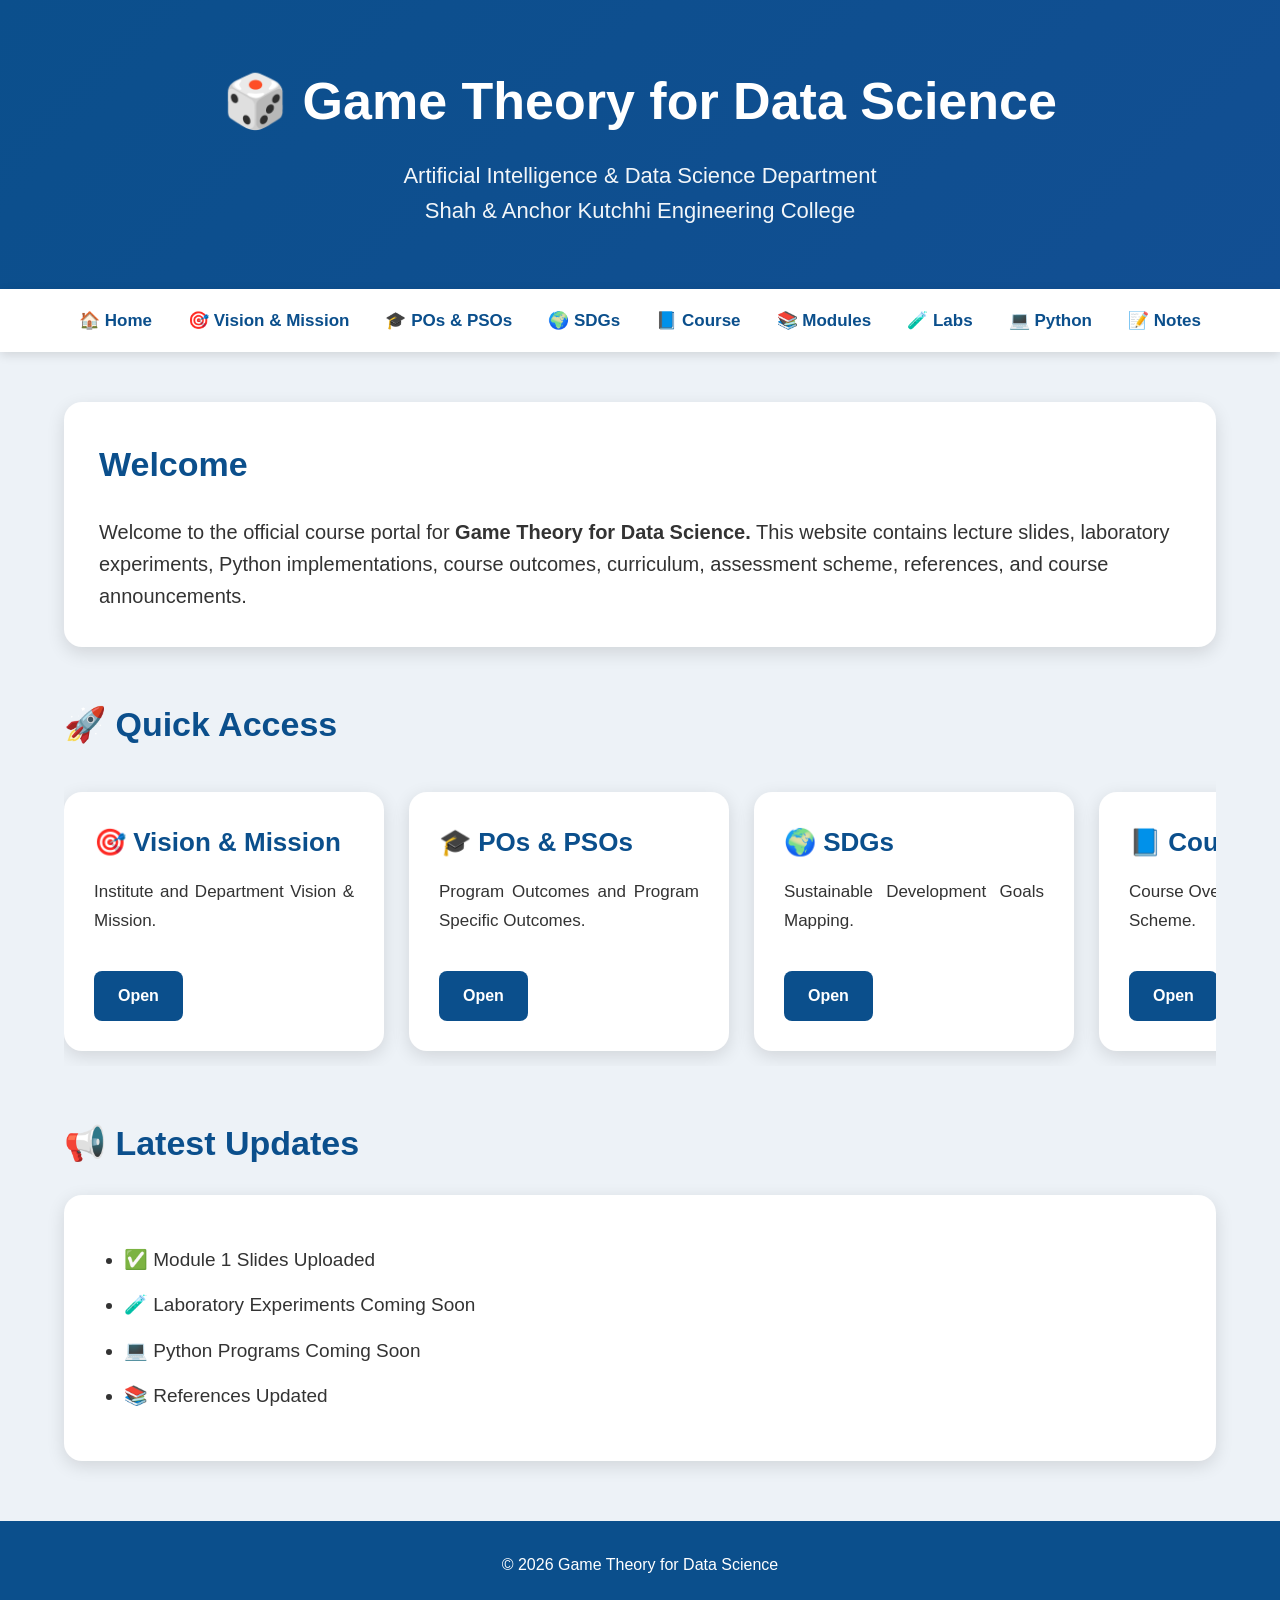
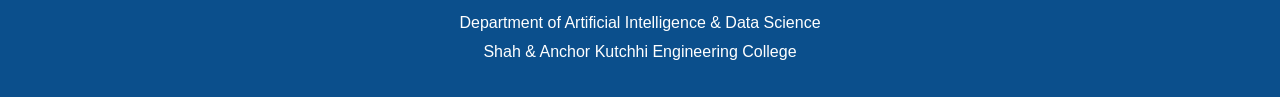
==== index.html @ 29077335 "Initial GTDS Course Website" ====
<!DOCTYPE html>
<html lang="en">

<head>

<meta charset="UTF-8">
<meta name="viewport" content="width=device-width, initial-scale=1.0">

<title>Game Theory for Data Science</title>

<link rel="stylesheet" href="css\style.css">

</head>

<body>

<!-- =========================================== -->
<!-- Header                                      -->
<!-- =========================================== -->

<header>

<div class="hero">

<h1>🎲 Game Theory for Data Science</h1>

<p>
Artificial Intelligence & Data Science Department
<br>
Shah & Anchor Kutchhi Engineering College
</p>

</div>

</header>


<!-- =========================================== -->
<!-- Navigation                                  -->
<!-- =========================================== -->
<nav>

<ul>

<li><a href="index.html">🏠 Home</a></li>
<li><a href="pages/vision.html">🎯 Vision & Mission</a></li>
<li><a href="pages/outcomes.html">🎓 POs & PSOs</a></li>
<li><a href="pages/sdgs.html">🌍 SDGs</a></li>
<li><a href="pages/course.html">📘 Course</a></li>
<li><a href="pages/modules.html">📚 Modules</a></li>
<li><a href="pages/labs.html">🧪 Labs</a></li>
<li><a href="pages/python.html">💻 Python</a></li>
<li><a href="pages/notes.html">📝 Notes</a></li>



</ul>

</nav>

<!-- =========================================== -->
<!-- Welcome                                     -->
<!-- =========================================== -->

<section class="welcome">

<h2>Welcome</h2>

<p>

Welcome to the official course portal for
<b>Game Theory for Data Science.</b>

This website contains lecture slides,
laboratory experiments,
Python implementations,
course outcomes,
curriculum,
assessment scheme,
references,
and course announcements.

</p>

</section>

<!-- =========================================== -->
<!-- Quick Access                                -->
<!-- =========================================== -->

<section>

<h2>🚀 Quick Access</h2>

<div class="quick-marquee">

<div class="quick-track">

<div class="card">
<h3>🎯 Vision & Mission</h3>
<p>Institute and Department Vision & Mission.</p>
<a class="btn" href="pages/vision.html">Open</a>
</div>

<div class="card">
<h3>🎓 POs & PSOs</h3>
<p>Program Outcomes and Program Specific Outcomes.</p>
<a class="btn" href="pages/outcomes.html">Open</a>
</div>

<div class="card">
<h3>🌍 SDGs</h3>
<p>Sustainable Development Goals Mapping.</p>
<a class="btn" href="pages/sdgs.html">Open</a>
</div>

<div class="card">
<h3>📘 Course</h3>
<p>Course Overview and Assessment Scheme.</p>
<a class="btn" href="pages/course.html">Open</a>
</div>

<div class="card">
<h3>📚 Modules</h3>
<p>Learning Outcomes and Theory Contents.</p>
<a class="btn" href="pages/modules.html">Open</a>
</div>

<div class="card">
<h3>🧪 Laboratory</h3>
<p>Experiments, Templates and Python Codes.</p>
<a class="btn" href="pages/labs.html">Open</a>
</div>

<div class="card">
<h3>💻 Python</h3>
<p>Python Programs, Datasets and Examples.</p>
<a class="btn" href="pages/python.html">Open</a>
</div>

<div class="card">

<h3>📝 Notes</h3>

<p>
Lecture Notes,
Module PDFs
and Study Material.
</p>

<a class="btn" href="pages/notes.html">
Open
</a>

</div>

<!-- Duplicate cards for seamless scrolling -->

<div class="card">
<h3>🎯 Vision & Mission</h3>
<p>Institute and Department Vision & Mission.</p>
<a class="btn" href="pages/vision.html">Open</a>
</div>

<div class="card">
<h3>🎓 POs & PSOs</h3>
<p>Program Outcomes and Program Specific Outcomes.</p>
<a class="btn" href="pages/outcomes.html">Open</a>
</div>

<div class="card">
<h3>🌍 SDGs</h3>
<p>Sustainable Development Goals Mapping.</p>
<a class="btn" href="pages/sdgs.html">Open</a>
</div>

<div class="card">
<h3>📘 Course</h3>
<p>Course Overview and Assessment Scheme.</p>
<a class="btn" href="pages/course.html">Open</a>
</div>

<div class="card">
<h3>📚 Modules</h3>
<p>Learning Outcomes and Theory Contents.</p>
<a class="btn" href="pages/modules.html">Open</a>
</div>

<div class="card">
<h3>🧪 Laboratory</h3>
<p>Experiments, Templates and Python Codes.</p>
<a class="btn" href="pages/labs.html">Open</a>
</div>

<div class="card">
<h3>💻 Python</h3>
<p>Python Programs, Datasets and Examples.</p>
<a class="btn" href="pages/python.html">Open</a>
</div>
<div class="card">

<h3>📝 Notes</h3>

<p>
Lecture Notes,
Reference Material
and Study Resources.
</p>

<a class="btn" href="pages/notes.html">
Open
</a>

</div>

</div>

</div>

</section>


<!-- =========================================== -->
<!-- Latest Updates                              -->
<!-- =========================================== -->

<section>

<h2>📢 Latest Updates</h2>

<div class="updates">

<ul>

<li>✅ Module 1 Slides Uploaded</li>

<li>🧪 Laboratory Experiments Coming Soon</li>

<li>💻 Python Programs Coming Soon</li>

<li>📚 References Updated</li>

</ul>

</div>

</section>

<!-- =========================================== -->
<!-- Footer                                      -->
<!-- =========================================== -->

<footer>

<p>

© 2026 Game Theory for Data Science

<br><br>

Department of Artificial Intelligence & Data Science

<br>

Shah & Anchor Kutchhi Engineering College

</p>

</footer>

<script src="js/script.js"></script>

</body>

</html>
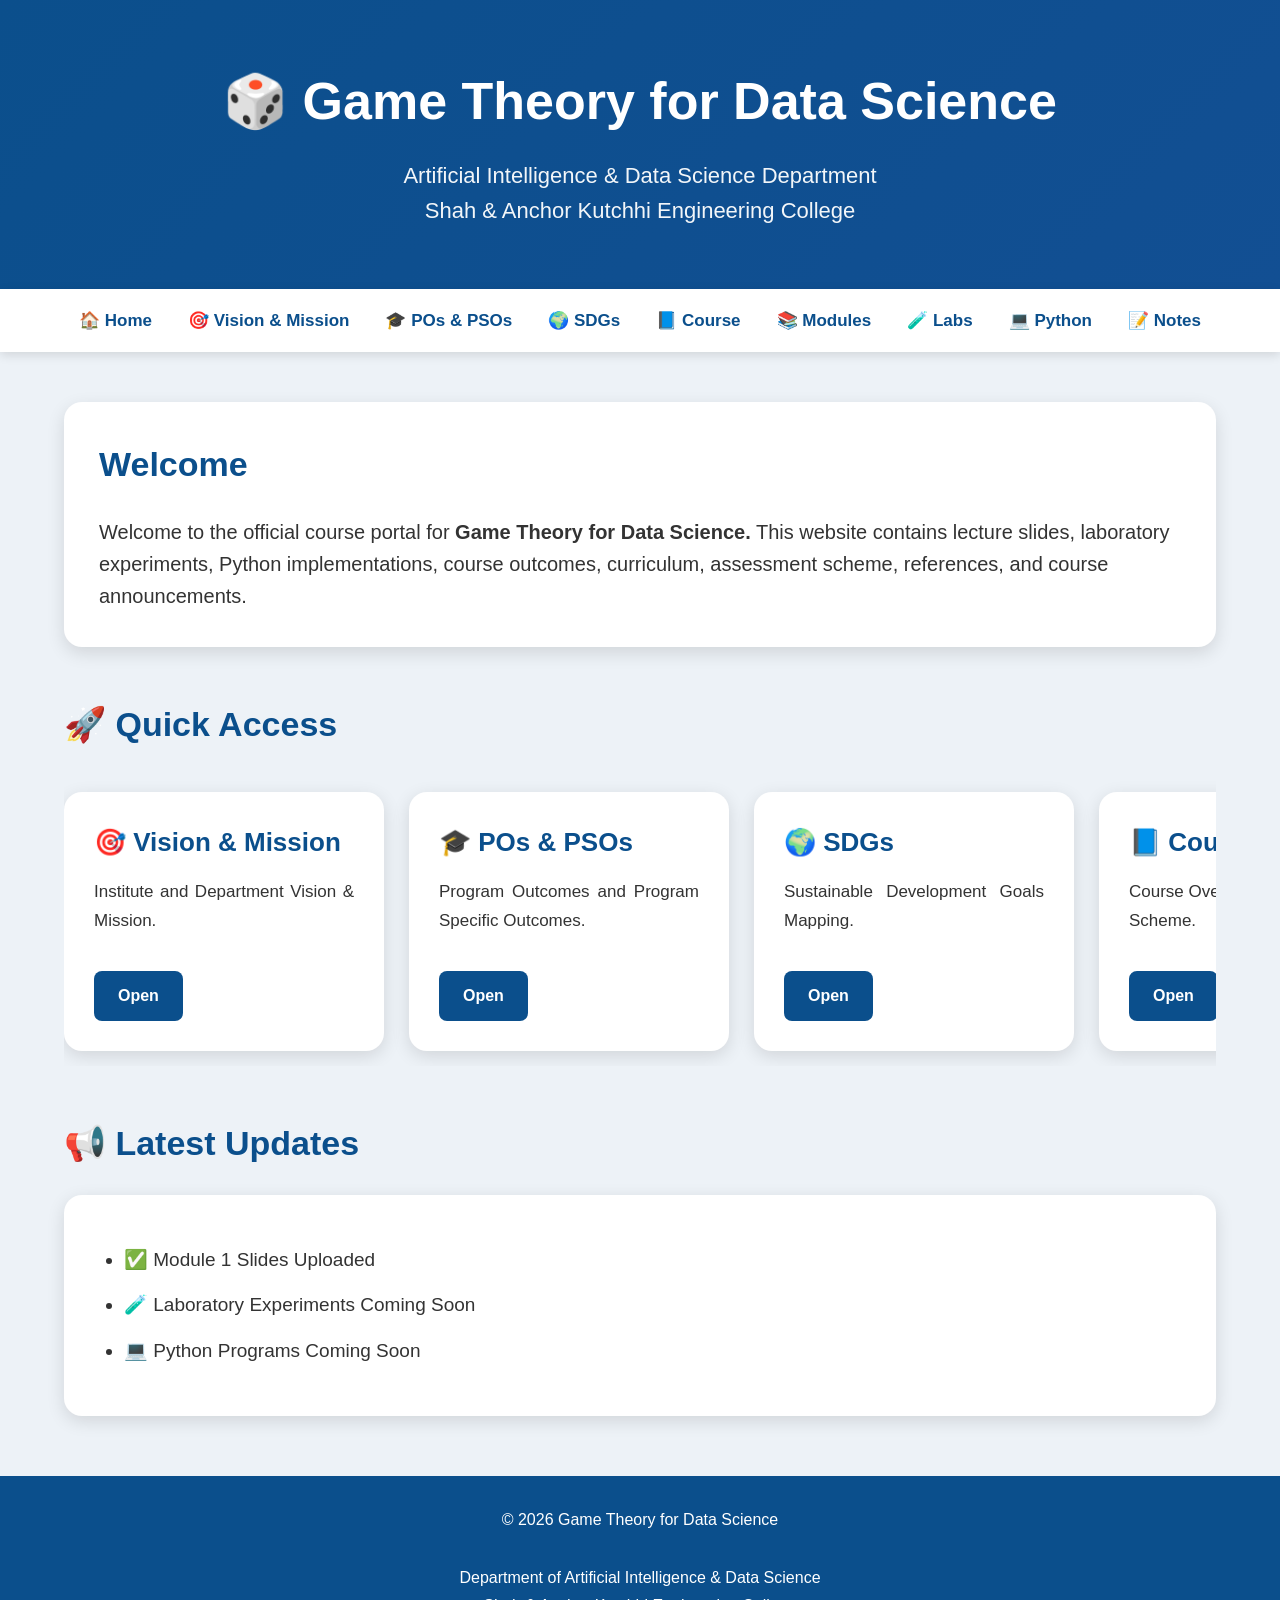
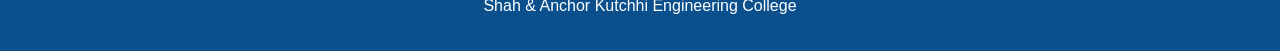
==== commit 3e47e906: "removed one line in index.html" ====
--- a/index.html
+++ b/index.html
@@ -238,8 +238,6 @@
 
 <li>💻 Python Programs Coming Soon</li>
 
-<li>📚 References Updated</li>
-
 </ul>
 
 </div>
